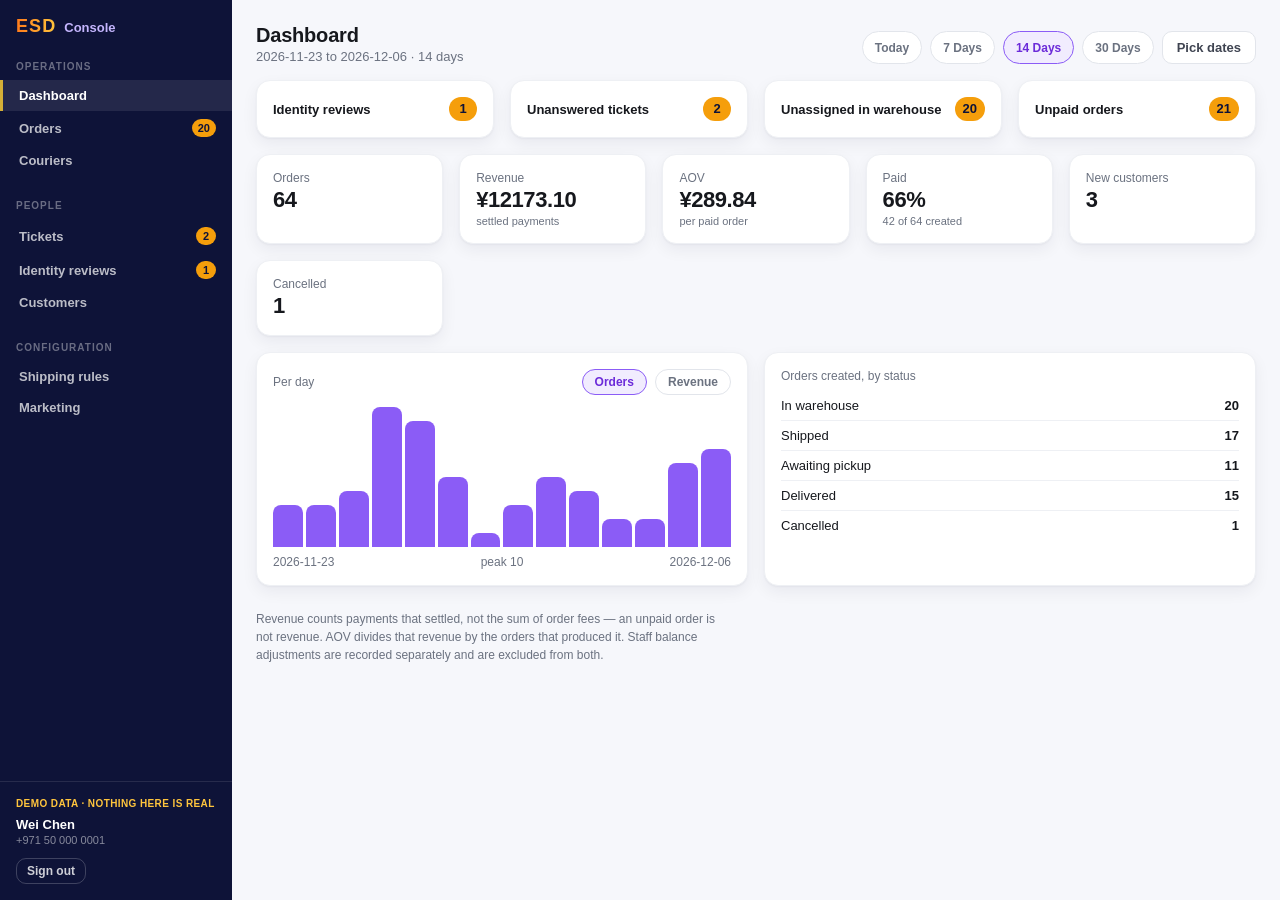
==== index.html @ 51a5f31e "E-Suda operations console — demonstration build Compiled demo of the §2.9 staff console. All data is" ====
<!doctype html>
<html lang="en">
  <head>
    <meta charset="UTF-8" />
    <meta name="viewport" content="width=device-width, initial-scale=1.0" />
    <title>E-Suda Console</title>
    <script type="module" crossorigin src="./assets/index-CttLs3CX.js"></script>
    <link rel="stylesheet" crossorigin href="./assets/index-CzAkRx5i.css">
  </head>
  <body>
    <div id="root"></div>
  </body>
</html>
---- assets/index-CzAkRx5i.css ----
.shell{display:grid;grid-template-columns:var(--sidebar) 1fr;height:100%}.side{background:var(--chrome);color:var(--white);display:flex;flex-direction:column;padding:var(--s-4) 0;overflow-y:auto}.side__brand{display:flex;align-items:baseline;gap:var(--s-2);padding:0 var(--s-4) var(--s-5)}.side__mark{font-size:18px;font-weight:900;letter-spacing:.06em;background:linear-gradient(90deg,var(--orange-500),var(--orange-gold));-webkit-background-clip:text;background-clip:text;color:transparent}.side__name{font-size:13px;font-weight:600;color:var(--purple-200)}.side__group{margin-bottom:var(--s-5)}.side__section{font-size:10px;font-weight:800;letter-spacing:.1em;text-transform:uppercase;color:#ffffff61;padding:0 var(--s-4);margin-bottom:var(--s-2)}.side__link{display:flex;align-items:center;justify-content:space-between;gap:var(--s-2);padding:8px var(--s-4);font-size:13px;font-weight:600;color:#ffffffb8;border-left:3px solid transparent}.side__link:hover{color:var(--white);background:#ffffff0d}.side__link--on{color:var(--white);background:#ffffff17;border-left-color:var(--gold-500)}.side__count{min-width:20px;padding:0 6px;height:18px;line-height:18px;text-align:center;border-radius:var(--r-pill);background:var(--warning);color:var(--indigo-900);font-size:11px;font-weight:800}.side__foot{margin-top:auto;padding:var(--s-4) var(--s-4) 0;border-top:1px solid rgba(255,255,255,.1)}.side__who{font-size:13px;font-weight:700}.side__phone{font-size:11px;color:#ffffff80;margin-top:2px}.side__out{margin-top:var(--s-3);background:none;border:1px solid rgba(255,255,255,.2);border-radius:var(--r-md);color:#fffc;font-size:12px;font-weight:600;padding:5px 10px}.side__out:hover{border-color:#ffffff73;color:var(--white)}.main{overflow-y:auto;padding:var(--s-5)}.main>*{max-width:1360px}.grid{display:grid;gap:var(--s-4)}.grid--stats{grid-template-columns:repeat(auto-fit,minmax(160px,1fr))}.grid--split{grid-template-columns:1fr 1fr}@media(max-width:1100px){.grid--split{grid-template-columns:1fr}}@media(max-width:860px){.shell{grid-template-columns:1fr}.side{flex-direction:row;align-items:center;gap:var(--s-3);padding:var(--s-2) var(--s-3);overflow-x:auto}.side__brand,.side__section,.side__foot{display:none}.side__group{display:flex;margin-bottom:0}.side__link{border-left:0;border-bottom:2px solid transparent;white-space:nowrap}.side__link--on{border-bottom-color:var(--gold-500)}}.side__demo{font-size:10px;font-weight:800;letter-spacing:.04em;text-transform:uppercase;color:var(--orange-gold);margin-bottom:var(--s-2)}.card{background:var(--raised);border:1px solid var(--hairline);border-radius:var(--r-lg);box-shadow:var(--shadow-card);padding:var(--s-4)}.card--flush{padding:0;overflow:hidden}.card--click{cursor:pointer;transition:border-color .12s ease,transform .12s ease}.card--click:focus-visible{outline:2px solid var(--purple-500);outline-offset:2px}.card--click:hover{border-color:var(--purple-200)}.card--click:active{transform:translateY(1px)}.btn{border:1px solid transparent;border-radius:var(--r-md);padding:8px 14px;font-size:13px;font-weight:700;transition:filter .12s ease,background .12s ease}.btn--full{width:100%}.btn:disabled{opacity:.45;cursor:not-allowed}.btn--primary{background:linear-gradient(90deg,var(--orange-500),var(--orange-400));color:var(--white)}.btn--primary:not(:disabled):hover{filter:brightness(1.05)}.btn--ghost{background:var(--white);border-color:var(--border);color:var(--ink-700)}.btn--ghost:not(:disabled):hover{border-color:var(--purple-200);color:var(--purple-600)}.btn--danger{background:var(--danger-bg);color:var(--danger)}.linkbtn{background:none;border:0;padding:0;font-size:12px;font-weight:700;color:var(--purple-600);text-decoration:underline}.linkbtn--danger{color:var(--danger)}.linkbtn:disabled{color:var(--ink-400);cursor:not-allowed}.pill{display:inline-block;padding:2px 8px;border-radius:var(--r-pill);font-size:11px;font-weight:800;line-height:18px;white-space:nowrap}.pill--grey{background:var(--ink-100);color:var(--ink-500)}.pill--green{background:var(--success-bg);color:var(--success)}.pill--orange{background:var(--orange-bg);color:var(--orange-600)}.pill--red{background:var(--danger-bg);color:var(--danger)}.pill--blue{background:var(--info-bg);color:var(--info)}.pill--purple{background:var(--purple-50);color:var(--purple-600)}.pill--gold{background:var(--gold-100);color:var(--gold-600)}.field{display:block;margin-bottom:var(--s-3)}.field__label{display:block;font-size:12px;color:var(--ink-500);margin-bottom:var(--s-1)}.field__hint{display:block;font-size:11px;color:var(--ink-500);margin-top:var(--s-1);line-height:16px}.input{width:100%;background:var(--white);border:1px solid var(--border);border-radius:var(--r-md);padding:8px 10px;font-size:13px;outline:none;transition:border-color .12s ease,box-shadow .12s ease}.input:focus{border-color:var(--purple-500);box-shadow:0 0 0 3px var(--purple-50)}.input:disabled{background:var(--page);color:var(--ink-400)}.input--area{resize:vertical;line-height:20px}.chips{display:flex;flex-wrap:wrap;gap:var(--s-2)}.chip{background:var(--white);border:1px solid var(--border);border-radius:var(--r-pill);padding:5px 12px;font-size:12px;font-weight:700;color:var(--ink-500);text-transform:capitalize}.chip:hover{border-color:var(--purple-200)}.chip--on{background:var(--purple-50);border-color:var(--purple-500);color:var(--purple-600)}.problem{background:var(--danger-bg);color:var(--danger);border-radius:var(--r-md);padding:10px 12px;font-size:13px;margin-bottom:var(--s-4)}.empty{text-align:center;padding:var(--s-6) var(--s-4);color:var(--ink-500)}.empty__title{font-size:14px;font-weight:600}.empty__hint{font-size:12px;margin-top:var(--s-1)}.spinner{width:22px;height:22px;margin:var(--s-6) auto;border:2px solid var(--ink-200);border-top-color:var(--purple-600);border-radius:50%;animation:spin .7s linear infinite}@keyframes spin{to{transform:rotate(360deg)}}.pagehead{display:flex;align-items:flex-end;justify-content:space-between;gap:var(--s-4);margin-bottom:var(--s-4)}.pagehead__title{font-size:20px;font-weight:800;letter-spacing:-.01em}.pagehead__sub{font-size:13px;color:var(--ink-500);margin-top:2px}.pagehead__actions{display:flex;gap:var(--s-2)}.drawer__scrim{position:fixed;inset:0;background:var(--scrim);z-index:40;animation:fade .12s ease}@keyframes fade{0%{opacity:0}}.drawer{position:absolute;top:0;right:0;bottom:0;width:440px;max-width:92vw;background:var(--raised);box-shadow:var(--shadow-pop);display:flex;flex-direction:column;animation:slide .16s ease}.drawer--wide{width:640px}@keyframes slide{0%{transform:translate(24px);opacity:.6}}.drawer__head{display:flex;align-items:flex-start;justify-content:space-between;gap:var(--s-3);padding:var(--s-4);border-bottom:1px solid var(--hairline)}.drawer__title{font-size:16px;font-weight:800}.drawer__sub{font-size:12px;color:var(--ink-500);margin-top:2px}.drawer__close{background:none;border:0;font-size:15px;color:var(--ink-400);padding:2px 6px;border-radius:var(--r-sm)}.drawer__close:hover{background:var(--ink-100);color:var(--ink-900)}.drawer__body{padding:var(--s-4);overflow-y:auto;flex:1}.stat{display:flex;flex-direction:column;gap:2px}.stat__label{font-size:12px;color:var(--ink-500)}.stat__value{font-size:22px;font-weight:800;letter-spacing:-.02em}.stat__hint{font-size:11px;color:var(--ink-500)}.tablewrap{overflow-x:auto}.table{width:100%;border-collapse:collapse;font-size:13px}.table th{text-align:left;font-size:11px;font-weight:700;text-transform:uppercase;letter-spacing:.04em;color:var(--ink-500);padding:10px var(--s-3);border-bottom:1px solid var(--hairline);white-space:nowrap;background:var(--page);position:sticky;top:0;z-index:1}.table td{padding:10px var(--s-3);border-bottom:1px solid var(--hairline);vertical-align:middle}.table tbody tr:last-child td{border-bottom:0}.table tbody tr.row--click{cursor:pointer}.table tbody tr.row--click:hover{background:var(--purple-50)}.table .num{text-align:right;font-variant-numeric:tabular-nums}.muted{color:var(--ink-500)}.small{font-size:12px}.strong{font-weight:700}.custsearch{margin-bottom:var(--s-4)}.custsearch .input{max-width:380px}.flags{display:flex;gap:var(--s-1);flex-wrap:wrap}.custflags{display:flex;align-items:center;gap:var(--s-2);flex-wrap:wrap}.accessrow{display:flex;align-items:center;justify-content:space-between;gap:var(--s-3)}.queues{display:grid;grid-template-columns:repeat(auto-fit,minmax(200px,1fr));gap:var(--s-4)}.queue{display:flex;align-items:center;justify-content:space-between;gap:var(--s-3)}.queue__label{font-size:13px;font-weight:600}.queue__count{min-width:28px;height:24px;line-height:24px;padding:0 8px;text-align:center;border-radius:var(--r-pill);background:var(--ink-100);color:var(--ink-500);font-size:13px;font-weight:800}.queue__count--on{background:var(--warning);color:var(--indigo-900)}.chart{display:flex;align-items:flex-end;gap:3px;height:140px;margin-top:var(--s-3)}.chart__slot{flex:1;height:100%;display:flex;align-items:flex-end}.chart__bar{width:100%;background:var(--purple-500);border-radius:var(--r-sm) var(--r-sm) 0 0;transition:background .12s ease}.chart__slot:hover .chart__bar{background:var(--purple-600)}.chart__bar--zero{background:var(--ink-200)}.chart__axis{display:flex;justify-content:space-between;margin-top:var(--s-2)}.statusrow{display:flex;justify-content:space-between;padding:7px 0;font-size:13px;border-bottom:1px solid var(--hairline)}.statusrow:last-child{border-bottom:0}.footnote{font-size:12px;color:var(--ink-500);line-height:18px;margin-top:var(--s-5);max-width:70ch}.range{display:flex;align-items:flex-end;gap:var(--s-3);margin-bottom:var(--s-4)}.range .field{margin-bottom:0}.chart__head{display:flex;align-items:center;justify-content:space-between;gap:var(--s-3)}.chart__bar--rev{background:var(--orange-500)}.chart__slot:hover .chart__bar--rev{background:var(--orange-600)}.campaigns{display:grid;grid-template-columns:repeat(auto-fill,minmax(320px,1fr));gap:var(--s-4)}.campaign__head{display:flex;align-items:center;justify-content:space-between;gap:var(--s-2)}.campaign__names{font-size:12px;color:var(--ink-500);margin-top:2px}.campaign__figures{display:grid;grid-template-columns:repeat(3,1fr);gap:var(--s-3);margin:var(--s-3) 0}.campaign__foot{display:flex;align-items:center;justify-content:space-between;gap:var(--s-2);font-size:11px;color:var(--ink-500)}.toolbar{display:flex;flex-direction:column;gap:var(--s-3);margin-bottom:var(--s-4)}.toolbar__search{display:flex;align-items:center;gap:var(--s-3)}.toolbar__search .input{max-width:420px}.listcard{max-height:calc(100vh - 260px);overflow-y:auto}.drawer__h{font-size:12px;font-weight:800;letter-spacing:.06em;text-transform:uppercase;color:var(--ink-500);margin:var(--s-5) 0 var(--s-2)}.drawer__body>.drawer__h:first-child{margin-top:0}.taskrow{display:flex;align-items:center;justify-content:space-between;gap:var(--s-3);padding:var(--s-2) 0;border-bottom:1px solid var(--hairline)}.assignrow{display:flex;align-items:center;justify-content:space-between;width:100%;gap:var(--s-3);padding:8px 10px;margin-bottom:var(--s-1);background:var(--page);border:1px solid transparent;border-radius:var(--r-md);text-align:left;font-size:13px}.assignrow:not(:disabled):hover{border-color:var(--purple-500);background:var(--purple-50)}.assignrow:disabled{opacity:.5;cursor:not-allowed}.assignrow__add{color:var(--purple-600);font-weight:800;font-size:16px}.moverow{display:flex;align-items:baseline;gap:var(--s-2);width:100%;padding:9px 10px;margin-bottom:var(--s-1);background:var(--white);border:1px solid var(--border);border-radius:var(--r-md);text-align:left;font-size:13px}.moverow:not(:disabled):hover{border-color:var(--purple-500);background:var(--purple-50)}.moverow:disabled{opacity:.45;cursor:not-allowed}.moverow__go{margin-left:auto;color:var(--purple-600);font-size:12px;font-weight:700}.pager{display:flex;align-items:center;justify-content:space-between;gap:var(--s-3);margin-top:var(--s-4)}.sorth{background:none;border:0;padding:0;font:inherit;color:inherit;letter-spacing:inherit;text-transform:inherit;display:inline-flex;align-items:center;gap:4px}.sorth:hover,.sorth--on{color:var(--purple-600)}.sorth__arrow{font-size:10px;width:8px}.applink{display:inline-block;font-size:12px;font-weight:700;color:var(--purple-600);text-decoration:underline;margin-bottom:var(--s-2)}.sectionhead{padding:var(--s-4);border-bottom:1px solid var(--hairline)}.sectionhead__title{font-size:15px;font-weight:800;margin-bottom:2px}.notice{margin-top:var(--s-4);background:var(--info-bg);border-color:transparent;font-size:13px;line-height:19px;max-width:90ch}.signin{min-height:100%;display:grid;place-items:center;padding:var(--s-5);background:linear-gradient(160deg,var(--indigo-900),var(--purple-800) 55%,var(--purple-700))}.signin__card{width:380px;max-width:100%;background:var(--raised);border-radius:var(--r-lg);box-shadow:var(--shadow-pop);padding:var(--s-5)}.signin__mark{font-size:24px;font-weight:900;letter-spacing:.06em;background:linear-gradient(90deg,var(--orange-500),var(--orange-gold));-webkit-background-clip:text;background-clip:text;color:transparent}.signin__title{font-size:19px;font-weight:800;margin-top:var(--s-3)}.signin__sub{font-size:13px;color:var(--ink-500);margin:var(--s-1) 0 var(--s-5);line-height:19px}.signin__again{display:block;margin:var(--s-3) auto 0;background:none;border:0;font-size:12px;font-weight:600;color:var(--purple-600);text-decoration:underline}.signin__again:disabled{color:var(--ink-400)}.tickets{display:grid;grid-template-columns:repeat(auto-fill,minmax(320px,1fr));gap:var(--s-4)}.ticket__head{display:flex;align-items:center;justify-content:space-between;gap:var(--s-2)}.ticket__pills{display:flex;gap:var(--s-1)}.ticket__preview{font-size:13px;line-height:19px;margin:var(--s-2) 0;display:-webkit-box;-webkit-line-clamp:2;-webkit-box-orient:vertical;overflow:hidden}.thread{display:flex;flex-direction:column;gap:var(--s-2);max-height:45vh;overflow-y:auto;padding-bottom:var(--s-3);margin-bottom:var(--s-3);border-bottom:1px solid var(--hairline)}.bubble{max-width:82%;border-radius:var(--r-md);padding:8px 10px}.bubble--them{align-self:flex-start;background:var(--ink-100)}.bubble--us{align-self:flex-end;background:var(--purple-600);color:var(--white)}.bubble__text{font-size:13px;line-height:19px;white-space:pre-wrap}.bubble__at{display:block;font-size:10px;margin-top:4px;text-align:right;color:var(--ink-400)}.bubble--us .bubble__at{color:var(--purple-200)}.ticket__close{margin-top:var(--s-4);text-align:center}.ticket__close .muted{margin-top:var(--s-1)}.arrived{background:var(--info-bg);color:var(--info);border-radius:var(--r-md);padding:8px 10px;font-size:12px;font-weight:600;margin-bottom:var(--s-3)}.photobox{display:grid;place-items:center;min-height:260px;background:var(--page);border:1px solid var(--hairline);border-radius:var(--r-md);padding:var(--s-3);margin-bottom:var(--s-4)}.photobox__img{max-width:100%;max-height:420px;object-fit:contain;border-radius:var(--r-sm)}.photobox__err{color:var(--danger);font-size:13px}.nodoc{color:var(--danger);font-size:11px;font-weight:700}.reviewrow{display:grid;grid-template-columns:1fr 1fr;gap:var(--s-3);margin-top:var(--s-4)}.reviewrow .btn{width:100%}.reviewed{display:flex;align-items:center;justify-content:space-between}:root{--indigo-900: #0e1338;--indigo-600: #4c1d95;--purple-900: #1b0f3b;--purple-800: #2a1560;--purple-700: #4a1d9e;--purple-600: #6c2bd9;--purple-500: #8b5cf6;--purple-200: #c4b5fd;--purple-50: #f1ecfe;--orange-600: #d95f0a;--orange-500: #ff7a1a;--orange-400: #ff9440;--orange-gold: #ffc53d;--orange-bg: #fff0e3;--gold-600: #a8862a;--gold-500: #d4af37;--gold-100: #faf3de;--ink-900: #16181d;--ink-700: #3f4451;--ink-500: #6b7280;--ink-400: #9aa1ae;--ink-300: #c4c9d2;--ink-200: #e2e5eb;--ink-100: #f1f2f6;--white: #ffffff;--success: #10b981;--success-bg: #e7f8f1;--warning: #f59e0b;--warning-bg: #fef4e2;--danger: #ef4444;--danger-bg: #fdecec;--info: #3b82f6;--info-bg: #e8f1fe;--page: #f6f7fb;--raised: #ffffff;--hairline: #eef0f4;--border: var(--ink-200);--chrome: var(--indigo-900);--scrim: rgba(14, 19, 56, .55);--s-1: 4px;--s-2: 8px;--s-3: 12px;--s-4: 16px;--s-5: 24px;--s-6: 32px;--r-sm: 8px;--r-md: 10px;--r-lg: 14px;--r-pill: 999px;--sidebar: 232px;--shadow-card: 0 1px 2px rgba(14, 19, 56, .04), 0 6px 16px rgba(14, 19, 56, .06);--shadow-pop: 0 12px 40px rgba(14, 19, 56, .18);--font: -apple-system, BlinkMacSystemFont, "Segoe UI", Roboto, "Helvetica Neue", Arial, "PingFang SC", "Microsoft YaHei", sans-serif;--mono: ui-monospace, SFMono-Regular, "SF Mono", Menlo, Consolas, monospace}*{box-sizing:border-box}html,body,#root{height:100%}body{margin:0;font-family:var(--font);font-size:14px;color:var(--ink-900);background:var(--page);-webkit-font-smoothing:antialiased}h1,h2,h3,h4,p{margin:0}button{font:inherit;cursor:pointer}input,textarea,select{font:inherit;color:inherit}a{color:inherit;text-decoration:none}.tabular{font-variant-numeric:tabular-nums}.mono{font-family:var(--mono)}
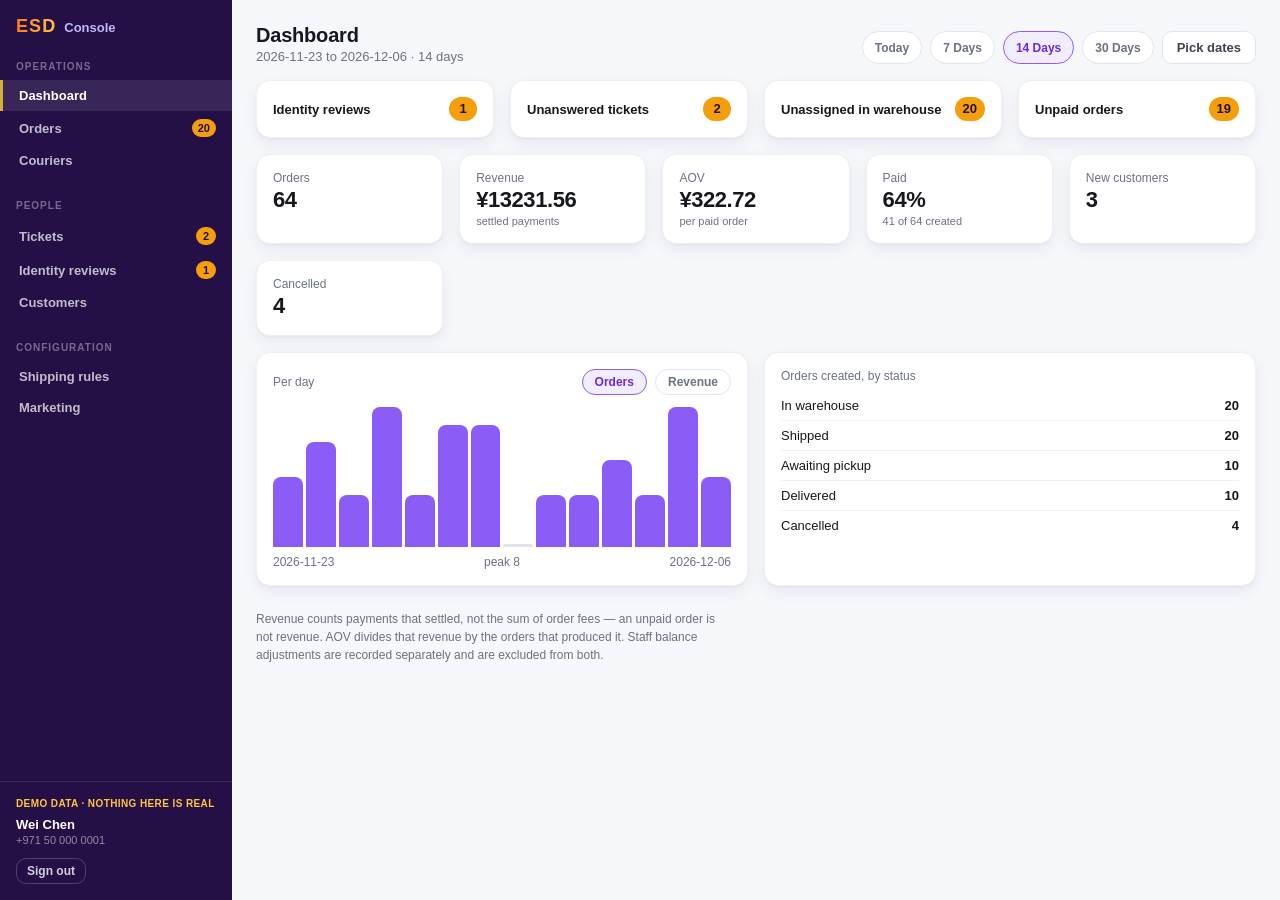
==== commit 5c6bf75b: "Console demo: rebuild from current source Picks up the §3 routes and channels the console learned to" ====
--- a/index.html
+++ b/index.html
@@ -4,8 +4,8 @@
     <meta charset="UTF-8" />
     <meta name="viewport" content="width=device-width, initial-scale=1.0" />
     <title>E-Suda Console</title>
-    <script type="module" crossorigin src="./assets/index-CttLs3CX.js"></script>
-    <link rel="stylesheet" crossorigin href="./assets/index-CzAkRx5i.css">
+    <script type="module" crossorigin src="./assets/index-QfdHDRlw.js"></script>
+    <link rel="stylesheet" crossorigin href="./assets/index-CbvN0JRi.css">
   </head>
   <body>
     <div id="root"></div>
--- a/assets/index-CbvN0JRi.css
+++ b/assets/index-CbvN0JRi.css
@@ -0,0 +1 @@
+.shell{display:grid;grid-template-columns:var(--sidebar) 1fr;height:100%}.side{background:var(--chrome);color:var(--white);display:flex;flex-direction:column;padding:var(--s-4) 0;overflow-y:auto}.side__brand{display:flex;align-items:baseline;gap:var(--s-2);padding:0 var(--s-4) var(--s-5)}.side__mark{font-size:18px;font-weight:900;letter-spacing:.06em;background:linear-gradient(90deg,var(--orange-500),var(--orange-gold));-webkit-background-clip:text;background-clip:text;color:transparent}.side__name{font-size:13px;font-weight:600;color:var(--purple-200)}.side__group{margin-bottom:var(--s-5)}.side__section{font-size:10px;font-weight:800;letter-spacing:.1em;text-transform:uppercase;color:#ffffff61;padding:0 var(--s-4);margin-bottom:var(--s-2)}.side__link{display:flex;align-items:center;justify-content:space-between;gap:var(--s-2);padding:8px var(--s-4);font-size:13px;font-weight:600;color:#ffffffb8;border-left:3px solid transparent}.side__link:hover{color:var(--white);background:#ffffff0d}.side__link--on{color:var(--white);background:#ffffff17;border-left-color:var(--gold-500)}.side__count{min-width:20px;padding:0 6px;height:18px;line-height:18px;text-align:center;border-radius:var(--r-pill);background:var(--warning);color:var(--plum-900);font-size:11px;font-weight:800}.side__foot{margin-top:auto;padding:var(--s-4) var(--s-4) 0;border-top:1px solid rgba(255,255,255,.1)}.side__who{font-size:13px;font-weight:700}.side__phone{font-size:11px;color:#ffffff80;margin-top:2px}.side__out{margin-top:var(--s-3);background:none;border:1px solid rgba(255,255,255,.2);border-radius:var(--r-md);color:#fffc;font-size:12px;font-weight:600;padding:5px 10px}.side__out:hover{border-color:#ffffff73;color:var(--white)}.main{overflow-y:auto;padding:var(--s-5)}.main>*{max-width:1360px}.grid{display:grid;gap:var(--s-4)}.grid--stats{grid-template-columns:repeat(auto-fit,minmax(160px,1fr))}.grid--split{grid-template-columns:1fr 1fr}@media(max-width:1100px){.grid--split{grid-template-columns:1fr}}@media(max-width:860px){.shell{grid-template-columns:1fr}.side{flex-direction:row;align-items:center;gap:var(--s-3);padding:var(--s-2) var(--s-3);overflow-x:auto}.side__brand,.side__section,.side__foot{display:none}.side__group{display:flex;margin-bottom:0}.side__link{border-left:0;border-bottom:2px solid transparent;white-space:nowrap}.side__link--on{border-bottom-color:var(--gold-500)}}.side__demo{font-size:10px;font-weight:800;letter-spacing:.04em;text-transform:uppercase;color:var(--orange-gold);margin-bottom:var(--s-2)}.card{background:var(--raised);border:1px solid var(--hairline);border-radius:var(--r-lg);box-shadow:var(--shadow-card);padding:var(--s-4)}.card--flush{padding:0;overflow:hidden}.card--click{cursor:pointer;transition:border-color .12s ease,transform .12s ease}.card--click:focus-visible{outline:2px solid var(--purple-500);outline-offset:2px}.card--click:hover{border-color:var(--purple-200)}.card--click:active{transform:translateY(1px)}.btn{border:1px solid transparent;border-radius:var(--r-md);padding:8px 14px;font-size:13px;font-weight:700;transition:filter .12s ease,background .12s ease}.btn--full{width:100%}.btn:disabled{opacity:.45;cursor:not-allowed}.btn--primary{background:linear-gradient(90deg,var(--orange-500),var(--orange-400));color:var(--white)}.btn--primary:not(:disabled):hover{filter:brightness(1.05)}.btn--ghost{background:var(--white);border-color:var(--border);color:var(--ink-700)}.btn--ghost:not(:disabled):hover{border-color:var(--purple-200);color:var(--purple-600)}.btn--danger{background:var(--danger-bg);color:var(--danger)}.linkbtn{background:none;border:0;padding:0;font-size:12px;font-weight:700;color:var(--purple-600);text-decoration:underline}.linkbtn--danger{color:var(--danger)}.linkbtn:disabled{color:var(--ink-400);cursor:not-allowed}.pill{display:inline-block;padding:2px 8px;border-radius:var(--r-pill);font-size:11px;font-weight:800;line-height:18px;white-space:nowrap}.pill--grey{background:var(--ink-100);color:var(--ink-500)}.pill--green{background:var(--success-bg);color:var(--success)}.pill--orange{background:var(--orange-bg);color:var(--orange-600)}.pill--red{background:var(--danger-bg);color:var(--danger)}.pill--blue{background:var(--info-bg);color:var(--info)}.pill--purple{background:var(--purple-50);color:var(--purple-600)}.pill--gold{background:var(--gold-100);color:var(--gold-600)}.field{display:block;margin-bottom:var(--s-3)}.field__label{display:block;font-size:12px;color:var(--ink-500);margin-bottom:var(--s-1)}.field__hint{display:block;font-size:11px;color:var(--ink-500);margin-top:var(--s-1);line-height:16px}.input{width:100%;background:var(--white);border:1px solid var(--border);border-radius:var(--r-md);padding:8px 10px;font-size:13px;outline:none;transition:border-color .12s ease,box-shadow .12s ease}.input:focus{border-color:var(--purple-500);box-shadow:0 0 0 3px var(--purple-50)}.input:disabled{background:var(--page);color:var(--ink-400)}.input--area{resize:vertical;line-height:20px}.chips{display:flex;flex-wrap:wrap;gap:var(--s-2)}.chip{background:var(--white);border:1px solid var(--border);border-radius:var(--r-pill);padding:5px 12px;font-size:12px;font-weight:700;color:var(--ink-500);text-transform:capitalize}.chip:hover{border-color:var(--purple-200)}.chip--on{background:var(--purple-50);border-color:var(--purple-500);color:var(--purple-600)}.problem{background:var(--danger-bg);color:var(--danger);border-radius:var(--r-md);padding:10px 12px;font-size:13px;margin-bottom:var(--s-4)}.empty{text-align:center;padding:var(--s-6) var(--s-4);color:var(--ink-500)}.empty__title{font-size:14px;font-weight:600}.empty__hint{font-size:12px;margin-top:var(--s-1)}.spinner{width:22px;height:22px;margin:var(--s-6) auto;border:2px solid var(--ink-200);border-top-color:var(--purple-600);border-radius:50%;animation:spin .7s linear infinite}@keyframes spin{to{transform:rotate(360deg)}}.pagehead{display:flex;align-items:flex-end;justify-content:space-between;gap:var(--s-4);margin-bottom:var(--s-4)}.pagehead__title{font-size:20px;font-weight:800;letter-spacing:-.01em}.pagehead__sub{font-size:13px;color:var(--ink-500);margin-top:2px}.pagehead__actions{display:flex;gap:var(--s-2)}.drawer__scrim{position:fixed;inset:0;background:var(--scrim);z-index:40;animation:fade .12s ease}@keyframes fade{0%{opacity:0}}.drawer{position:absolute;top:0;right:0;bottom:0;width:440px;max-width:92vw;background:var(--raised);box-shadow:var(--shadow-pop);display:flex;flex-direction:column;animation:slide .16s ease}.drawer--wide{width:640px}@keyframes slide{0%{transform:translate(24px);opacity:.6}}.drawer__head{display:flex;align-items:flex-start;justify-content:space-between;gap:var(--s-3);padding:var(--s-4);border-bottom:1px solid var(--hairline)}.drawer__title{font-size:16px;font-weight:800}.drawer__sub{font-size:12px;color:var(--ink-500);margin-top:2px}.drawer__close{background:none;border:0;font-size:15px;color:var(--ink-400);padding:2px 6px;border-radius:var(--r-sm)}.drawer__close:hover{background:var(--ink-100);color:var(--ink-900)}.drawer__body{padding:var(--s-4);overflow-y:auto;flex:1}.stat{display:flex;flex-direction:column;gap:2px}.stat__label{font-size:12px;color:var(--ink-500)}.stat__value{font-size:22px;font-weight:800;letter-spacing:-.02em}.stat__hint{font-size:11px;color:var(--ink-500)}.tablewrap{overflow-x:auto}.table{width:100%;border-collapse:collapse;font-size:13px}.table th{text-align:left;font-size:11px;font-weight:700;text-transform:uppercase;letter-spacing:.04em;color:var(--ink-500);padding:10px var(--s-3);border-bottom:1px solid var(--hairline);white-space:nowrap;background:var(--page);position:sticky;top:0;z-index:1}.table td{padding:10px var(--s-3);border-bottom:1px solid var(--hairline);vertical-align:middle}.table tbody tr:last-child td{border-bottom:0}.table tbody tr.row--click{cursor:pointer}.table tbody tr.row--click:hover{background:var(--purple-50)}.table .num{text-align:right;font-variant-numeric:tabular-nums}.muted{color:var(--ink-500)}.small{font-size:12px}.strong{font-weight:700}.custsearch{margin-bottom:var(--s-4)}.custsearch .input{max-width:380px}.flags{display:flex;gap:var(--s-1);flex-wrap:wrap}.custflags{display:flex;align-items:center;gap:var(--s-2);flex-wrap:wrap}.accessrow{display:flex;align-items:center;justify-content:space-between;gap:var(--s-3)}.queues{display:grid;grid-template-columns:repeat(auto-fit,minmax(200px,1fr));gap:var(--s-4)}.queue{display:flex;align-items:center;justify-content:space-between;gap:var(--s-3)}.queue__label{font-size:13px;font-weight:600}.queue__count{min-width:28px;height:24px;line-height:24px;padding:0 8px;text-align:center;border-radius:var(--r-pill);background:var(--ink-100);color:var(--ink-500);font-size:13px;font-weight:800}.queue__count--on{background:var(--warning);color:var(--plum-900)}.chart{display:flex;align-items:flex-end;gap:3px;height:140px;margin-top:var(--s-3)}.chart__slot{flex:1;height:100%;display:flex;align-items:flex-end}.chart__bar{width:100%;background:var(--purple-500);border-radius:var(--r-sm) var(--r-sm) 0 0;transition:background .12s ease}.chart__slot:hover .chart__bar{background:var(--purple-600)}.chart__bar--zero{background:var(--ink-200)}.chart__axis{display:flex;justify-content:space-between;margin-top:var(--s-2)}.statusrow{display:flex;justify-content:space-between;padding:7px 0;font-size:13px;border-bottom:1px solid var(--hairline)}.statusrow:last-child{border-bottom:0}.footnote{font-size:12px;color:var(--ink-500);line-height:18px;margin-top:var(--s-5);max-width:70ch}.range{display:flex;align-items:flex-end;gap:var(--s-3);margin-bottom:var(--s-4)}.range .field{margin-bottom:0}.chart__head{display:flex;align-items:center;justify-content:space-between;gap:var(--s-3)}.chart__bar--rev{background:var(--orange-500)}.chart__slot:hover .chart__bar--rev{background:var(--orange-600)}.campaigns{display:grid;grid-template-columns:repeat(auto-fill,minmax(320px,1fr));gap:var(--s-4)}.campaign__head{display:flex;align-items:center;justify-content:space-between;gap:var(--s-2)}.campaign__names{font-size:12px;color:var(--ink-500);margin-top:2px}.campaign__figures{display:grid;grid-template-columns:repeat(3,1fr);gap:var(--s-3);margin:var(--s-3) 0}.campaign__foot{display:flex;align-items:center;justify-content:space-between;gap:var(--s-2);font-size:11px;color:var(--ink-500)}.toolbar{display:flex;flex-direction:column;gap:var(--s-3);margin-bottom:var(--s-4)}.toolbar__search{display:flex;align-items:center;gap:var(--s-3)}.toolbar__search .input{max-width:420px}.listcard{max-height:calc(100vh - 260px);overflow-y:auto}.drawer__h{font-size:12px;font-weight:800;letter-spacing:.06em;text-transform:uppercase;color:var(--ink-500);margin:var(--s-5) 0 var(--s-2)}.drawer__body>.drawer__h:first-child{margin-top:0}.taskrow{display:flex;align-items:center;justify-content:space-between;gap:var(--s-3);padding:var(--s-2) 0;border-bottom:1px solid var(--hairline)}.assignrow{display:flex;align-items:center;justify-content:space-between;width:100%;gap:var(--s-3);padding:8px 10px;margin-bottom:var(--s-1);background:var(--page);border:1px solid transparent;border-radius:var(--r-md);text-align:left;font-size:13px}.assignrow:not(:disabled):hover{border-color:var(--purple-500);background:var(--purple-50)}.assignrow:disabled{opacity:.5;cursor:not-allowed}.assignrow__add{color:var(--purple-600);font-weight:800;font-size:16px}.moverow{display:flex;align-items:baseline;gap:var(--s-2);width:100%;padding:9px 10px;margin-bottom:var(--s-1);background:var(--white);border:1px solid var(--border);border-radius:var(--r-md);text-align:left;font-size:13px}.moverow:not(:disabled):hover{border-color:var(--purple-500);background:var(--purple-50)}.moverow:disabled{opacity:.45;cursor:not-allowed}.moverow__go{margin-left:auto;color:var(--purple-600);font-size:12px;font-weight:700}.pager{display:flex;align-items:center;justify-content:space-between;gap:var(--s-3);margin-top:var(--s-4)}.sorth{background:none;border:0;padding:0;font:inherit;color:inherit;letter-spacing:inherit;text-transform:inherit;display:inline-flex;align-items:center;gap:4px}.sorth:hover,.sorth--on{color:var(--purple-600)}.sorth__arrow{font-size:10px;width:8px}.applink{display:inline-block;font-size:12px;font-weight:700;color:var(--purple-600);text-decoration:underline;margin-bottom:var(--s-2)}.sectionhead{padding:var(--s-4);border-bottom:1px solid var(--hairline)}.sectionhead__title{font-size:15px;font-weight:800;margin-bottom:2px}.notice{margin-top:var(--s-4);background:var(--info-bg);border-color:transparent;font-size:13px;line-height:19px;max-width:90ch}.signin{min-height:100%;display:grid;place-items:center;padding:var(--s-5);background:linear-gradient(160deg,var(--plum-900),var(--purple-800) 55%,var(--purple-700))}.signin__card{width:380px;max-width:100%;background:var(--raised);border-radius:var(--r-lg);box-shadow:var(--shadow-pop);padding:var(--s-5)}.signin__mark{font-size:24px;font-weight:900;letter-spacing:.06em;background:linear-gradient(90deg,var(--orange-500),var(--orange-gold));-webkit-background-clip:text;background-clip:text;color:transparent}.signin__title{font-size:19px;font-weight:800;margin-top:var(--s-3)}.signin__sub{font-size:13px;color:var(--ink-500);margin:var(--s-1) 0 var(--s-5);line-height:19px}.signin__again{display:block;margin:var(--s-3) auto 0;background:none;border:0;font-size:12px;font-weight:600;color:var(--purple-600);text-decoration:underline}.signin__again:disabled{color:var(--ink-400)}.tickets{display:grid;grid-template-columns:repeat(auto-fill,minmax(320px,1fr));gap:var(--s-4)}.ticket__head{display:flex;align-items:center;justify-content:space-between;gap:var(--s-2)}.ticket__pills{display:flex;gap:var(--s-1)}.ticket__preview{font-size:13px;line-height:19px;margin:var(--s-2) 0;display:-webkit-box;-webkit-line-clamp:2;-webkit-box-orient:vertical;overflow:hidden}.thread{display:flex;flex-direction:column;gap:var(--s-2);max-height:45vh;overflow-y:auto;padding-bottom:var(--s-3);margin-bottom:var(--s-3);border-bottom:1px solid var(--hairline)}.bubble{max-width:82%;border-radius:var(--r-md);padding:8px 10px}.bubble--them{align-self:flex-start;background:var(--ink-100)}.bubble--us{align-self:flex-end;background:var(--purple-600);color:var(--white)}.bubble__text{font-size:13px;line-height:19px;white-space:pre-wrap}.bubble__at{display:block;font-size:10px;margin-top:4px;text-align:right;color:var(--ink-400)}.bubble--us .bubble__at{color:var(--purple-200)}.ticket__close{margin-top:var(--s-4);text-align:center}.ticket__close .muted{margin-top:var(--s-1)}.arrived{background:var(--info-bg);color:var(--info);border-radius:var(--r-md);padding:8px 10px;font-size:12px;font-weight:600;margin-bottom:var(--s-3)}.photobox{display:grid;place-items:center;min-height:260px;background:var(--page);border:1px solid var(--hairline);border-radius:var(--r-md);padding:var(--s-3);margin-bottom:var(--s-4)}.photobox__img{max-width:100%;max-height:420px;object-fit:contain;border-radius:var(--r-sm)}.photobox__err{color:var(--danger);font-size:13px}.nodoc{color:var(--danger);font-size:11px;font-weight:700}.reviewrow{display:grid;grid-template-columns:1fr 1fr;gap:var(--s-3);margin-top:var(--s-4)}.reviewrow .btn{width:100%}.reviewed{display:flex;align-items:center;justify-content:space-between}:root{--plum-900: #241047;--plum-600: #5b21b6;--pink-400: #ec5fa8;--pink-200: #f8a9d0;--pink-50: #fdf0f7;--purple-900: #1b0f3b;--purple-800: #2a1560;--purple-700: #4a1d9e;--purple-600: #6c2bd9;--purple-500: #8b5cf6;--purple-200: #c4b5fd;--purple-50: #f1ecfe;--orange-600: #d95f0a;--orange-500: #ff7a1a;--orange-400: #ff9440;--orange-gold: #ffc53d;--orange-bg: #fff0e3;--gold-600: #a8862a;--gold-500: #d4af37;--gold-100: #faf3de;--ink-900: #16181d;--ink-700: #3f4451;--ink-500: #6b7280;--ink-400: #9aa1ae;--ink-300: #c4c9d2;--ink-200: #e2e5eb;--ink-100: #f1f2f6;--white: #ffffff;--success: #10b981;--success-bg: #e7f8f1;--warning: #f59e0b;--warning-bg: #fef4e2;--danger: #ef4444;--danger-bg: #fdecec;--info: #3b82f6;--info-bg: #e8f1fe;--page: #f6f7fb;--raised: #ffffff;--hairline: #eef0f4;--border: var(--ink-200);--chrome: var(--plum-900);--scrim: rgba(14, 19, 56, .55);--s-1: 4px;--s-2: 8px;--s-3: 12px;--s-4: 16px;--s-5: 24px;--s-6: 32px;--r-sm: 8px;--r-md: 10px;--r-lg: 14px;--r-pill: 999px;--sidebar: 232px;--shadow-card: 0 1px 2px rgba(14, 19, 56, .04), 0 6px 16px rgba(14, 19, 56, .06);--shadow-pop: 0 12px 40px rgba(14, 19, 56, .18);--font: -apple-system, BlinkMacSystemFont, "Segoe UI", Roboto, "Helvetica Neue", Arial, "PingFang SC", "Microsoft YaHei", sans-serif;--mono: ui-monospace, SFMono-Regular, "SF Mono", Menlo, Consolas, monospace}*{box-sizing:border-box}html,body,#root{height:100%}body{margin:0;font-family:var(--font);font-size:14px;color:var(--ink-900);background:var(--page);-webkit-font-smoothing:antialiased}h1,h2,h3,h4,p{margin:0}button{font:inherit;cursor:pointer}input,textarea,select{font:inherit;color:inherit}a{color:inherit;text-decoration:none}.tabular{font-variant-numeric:tabular-nums}.mono{font-family:var(--mono)}
